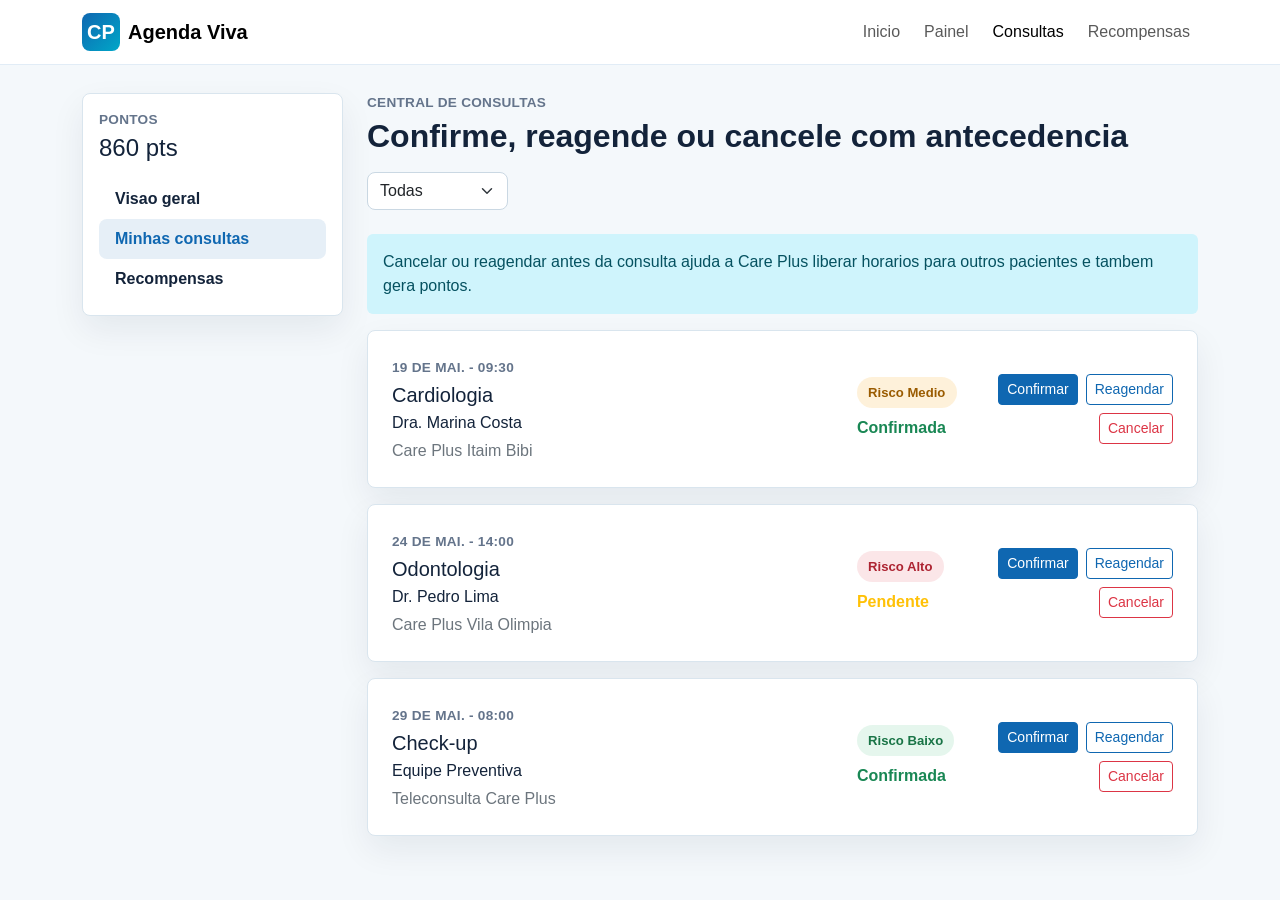
==== consultas.html @ 4b1c9c1d "Subindo o projeto para o Github" ====
<!doctype html>
<html lang="pt-BR">
<head>
  <meta charset="utf-8">
  <meta name="viewport" content="width=device-width, initial-scale=1">
  <title>Consultas - Care Plus Agenda Viva</title>
  <link href="https://cdn.jsdelivr.net/npm/bootstrap@5.3.3/dist/css/bootstrap.min.css" rel="stylesheet">
  <link href="css/styles.css" rel="stylesheet">
</head>
<body>
  <nav class="navbar navbar-expand-lg bg-white sticky-top">
    <div class="container">
      <a class="navbar-brand d-flex align-items-center gap-2 fw-bold" href="index.html"><span class="brand-mark">CP</span> Agenda Viva</a>
      <button class="navbar-toggler" type="button" data-bs-toggle="collapse" data-bs-target="#mainNav" aria-label="Abrir menu"><span class="navbar-toggler-icon"></span></button>
      <div class="collapse navbar-collapse" id="mainNav">
        <ul class="navbar-nav ms-auto gap-lg-2">
          <li class="nav-item"><a class="nav-link" href="index.html">Inicio</a></li>
          <li class="nav-item"><a class="nav-link" href="dashboard.html">Painel</a></li>
          <li class="nav-item"><a class="nav-link active" href="consultas.html">Consultas</a></li>
          <li class="nav-item"><a class="nav-link" href="recompensas.html">Recompensas</a></li>
        </ul>
      </div>
    </div>
  </nav>

  <main class="page-shell">
    <div class="container">
      <div class="row g-4">
        <aside class="col-lg-3">
          <div class="soft-card app-sidebar p-3">
            <p class="small-label mb-1">Pontos</p>
            <h1 class="h4 mb-3"><span data-user-points>860</span> pts</h1>
            <nav class="app-nav nav flex-column">
              <a class="nav-link" href="dashboard.html">Visao geral</a>
              <a class="nav-link active" href="consultas.html">Minhas consultas</a>
              <a class="nav-link" href="recompensas.html">Recompensas</a>
            </nav>
          </div>
        </aside>
        <section class="col-lg-9">
          <div class="d-flex flex-wrap justify-content-between align-items-end gap-3 mb-4">
            <div>
              <p class="small-label mb-1">Central de consultas</p>
              <h2 class="section-title mb-0">Confirme, reagende ou cancele com antecedencia</h2>
            </div>
            <select id="appointmentFilter" class="form-select w-auto" aria-label="Filtrar consultas">
              <option value="todas">Todas</option>
              <option value="confirmada">Confirmadas</option>
              <option value="pendente">Pendentes</option>
              <option value="cancelada">Canceladas</option>
            </select>
          </div>

          <div class="alert alert-info border-0">
            Cancelar ou reagendar antes da consulta ajuda a Care Plus liberar horarios para outros pacientes e tambem gera pontos.
          </div>

          <div id="appointmentsList"></div>
        </section>
      </div>
    </div>
  </main>

  <div class="modal fade" id="rescheduleModal" tabindex="-1" aria-labelledby="rescheduleTitle" aria-hidden="true">
    <div class="modal-dialog modal-dialog-centered">
      <div class="modal-content">
        <form id="rescheduleForm">
          <div class="modal-header">
            <h2 class="modal-title fs-5" id="rescheduleTitle">Reagendar consulta</h2>
            <button type="button" class="btn-close" data-bs-dismiss="modal" aria-label="Fechar"></button>
          </div>
          <div class="modal-body">
            <div class="mb-3">
              <label for="newDate" class="form-label">Nova data</label>
              <input id="newDate" class="form-control" type="date" required>
            </div>
            <div class="mb-3">
              <label for="newTime" class="form-label">Novo horario</label>
              <input id="newTime" class="form-control" type="time" required>
            </div>
            <p class="text-secondary mb-0">Apos reagendar, o risco cai e o paciente ganha pontos por agir com antecedencia.</p>
          </div>
          <div class="modal-footer">
            <button type="button" class="btn btn-outline-secondary" data-bs-dismiss="modal">Voltar</button>
            <button type="submit" class="btn btn-primary">Salvar reagendamento</button>
          </div>
        </form>
      </div>
    </div>
  </div>

  <div id="toastArea" class="toast-container position-fixed bottom-0 end-0 p-3"></div>
  <script src="https://cdn.jsdelivr.net/npm/bootstrap@5.3.3/dist/js/bootstrap.bundle.min.js"></script>
  <script src="js/app.js"></script>
</body>
</html>
---- css/styles.css ----
:root {
  --care-blue: #0f67b1;
  --care-cyan: #00a7c8;
  --care-green: #2fb36d;
  --care-ink: #13233a;
  --care-muted: #64748b;
  --care-bg: #f4f8fb;
  --care-line: #d9e5ee;
}

body {
  background: var(--care-bg);
  color: var(--care-ink);
  font-family: Arial, Helvetica, sans-serif;
}

.navbar {
  border-bottom: 1px solid rgba(15, 103, 177, 0.12);
}

.brand-mark {
  align-items: center;
  background: linear-gradient(135deg, var(--care-blue), var(--care-cyan));
  border-radius: 8px;
  color: #fff;
  display: inline-flex;
  font-weight: 700;
  height: 38px;
  justify-content: center;
  width: 38px;
}

.page-shell {
  padding: 28px 0 48px;
}

.hero-band {
  background:
    linear-gradient(115deg, rgba(15, 103, 177, 0.94), rgba(0, 167, 200, 0.78)),
    url("https://images.unsplash.com/photo-1576091160399-112ba8d25d1d?auto=format&fit=crop&w=1600&q=80");
  background-position: center;
  background-size: cover;
  color: #fff;
  min-height: 520px;
  padding: 78px 0 44px;
}

.hero-panel {
  max-width: 720px;
}

.hero-panel h1 {
  font-size: clamp(2.4rem, 6vw, 4.9rem);
  font-weight: 800;
  letter-spacing: 0;
  line-height: 1;
}

.hero-panel p {
  color: rgba(255, 255, 255, 0.92);
  font-size: 1.15rem;
  max-width: 620px;
}

.section-title {
  font-weight: 800;
  letter-spacing: 0;
}

.soft-card {
  background: #fff;
  border: 1px solid var(--care-line);
  border-radius: 8px;
  box-shadow: 0 14px 34px rgba(19, 35, 58, 0.07);
}

.metric-card {
  min-height: 140px;
}

.metric-value {
  color: var(--care-blue);
  font-size: 2.2rem;
  font-weight: 800;
  line-height: 1;
}

.small-label {
  color: var(--care-muted);
  font-size: 0.85rem;
  font-weight: 700;
  letter-spacing: 0.02em;
  text-transform: uppercase;
}

.app-sidebar {
  position: sticky;
  top: 86px;
}

.app-nav .nav-link {
  border-radius: 8px;
  color: var(--care-ink);
  font-weight: 700;
}

.app-nav .nav-link.active,
.app-nav .nav-link:hover {
  background: rgba(15, 103, 177, 0.1);
  color: var(--care-blue);
}

.risk-low {
  background: rgba(47, 179, 109, 0.12);
  color: #197446;
}

.risk-medium {
  background: rgba(245, 158, 11, 0.15);
  color: #9a5b00;
}

.risk-high {
  background: rgba(220, 53, 69, 0.12);
  color: #ad2432;
}

.badge-soft {
  border-radius: 999px;
  display: inline-flex;
  font-size: 0.82rem;
  font-weight: 700;
  padding: 0.35rem 0.7rem;
}

.appointment-row {
  transition: transform 0.18s ease, box-shadow 0.18s ease;
}

.appointment-row:hover {
  box-shadow: 0 14px 30px rgba(19, 35, 58, 0.1);
  transform: translateY(-2px);
}

.calendar-block {
  background: #fff;
  border: 1px solid var(--care-line);
  border-radius: 8px;
  overflow: hidden;
}

.calendar-head,
.calendar-day {
  display: grid;
  grid-template-columns: repeat(7, minmax(0, 1fr));
}

.calendar-head span {
  background: #eef6fb;
  color: var(--care-muted);
  font-size: 0.78rem;
  font-weight: 700;
  padding: 10px;
  text-align: center;
}

.calendar-day span {
  border-right: 1px solid var(--care-line);
  border-top: 1px solid var(--care-line);
  min-height: 72px;
  padding: 8px;
}

.calendar-day span:nth-child(7n) {
  border-right: 0;
}

.calendar-day .has-event {
  background: rgba(0, 167, 200, 0.12);
  color: var(--care-blue);
  font-weight: 800;
}

.reward-level {
  align-items: center;
  background: linear-gradient(135deg, var(--care-green), var(--care-cyan));
  border-radius: 8px;
  color: #fff;
  display: flex;
  font-size: 2rem;
  font-weight: 800;
  height: 86px;
  justify-content: center;
  width: 86px;
}

.progress {
  background-color: #e6eef4;
  height: 12px;
}

.btn-primary {
  background-color: var(--care-blue);
  border-color: var(--care-blue);
}

.btn-primary:hover {
  background-color: #0b5798;
  border-color: #0b5798;
}

.btn-outline-primary {
  border-color: var(--care-blue);
  color: var(--care-blue);
}

.btn-outline-primary:hover {
  background-color: var(--care-blue);
  border-color: var(--care-blue);
}

.form-control,
.form-select {
  border-color: #cad8e3;
  border-radius: 8px;
}

.toast-container {
  z-index: 1090;
}

@media (max-width: 991px) {
  .hero-band {
    min-height: auto;
    padding-top: 54px;
  }

  .app-sidebar {
    position: static;
  }
}

@media (max-width: 575px) {
  .calendar-day span {
    font-size: 0.82rem;
    min-height: 54px;
    padding: 6px;
  }
}
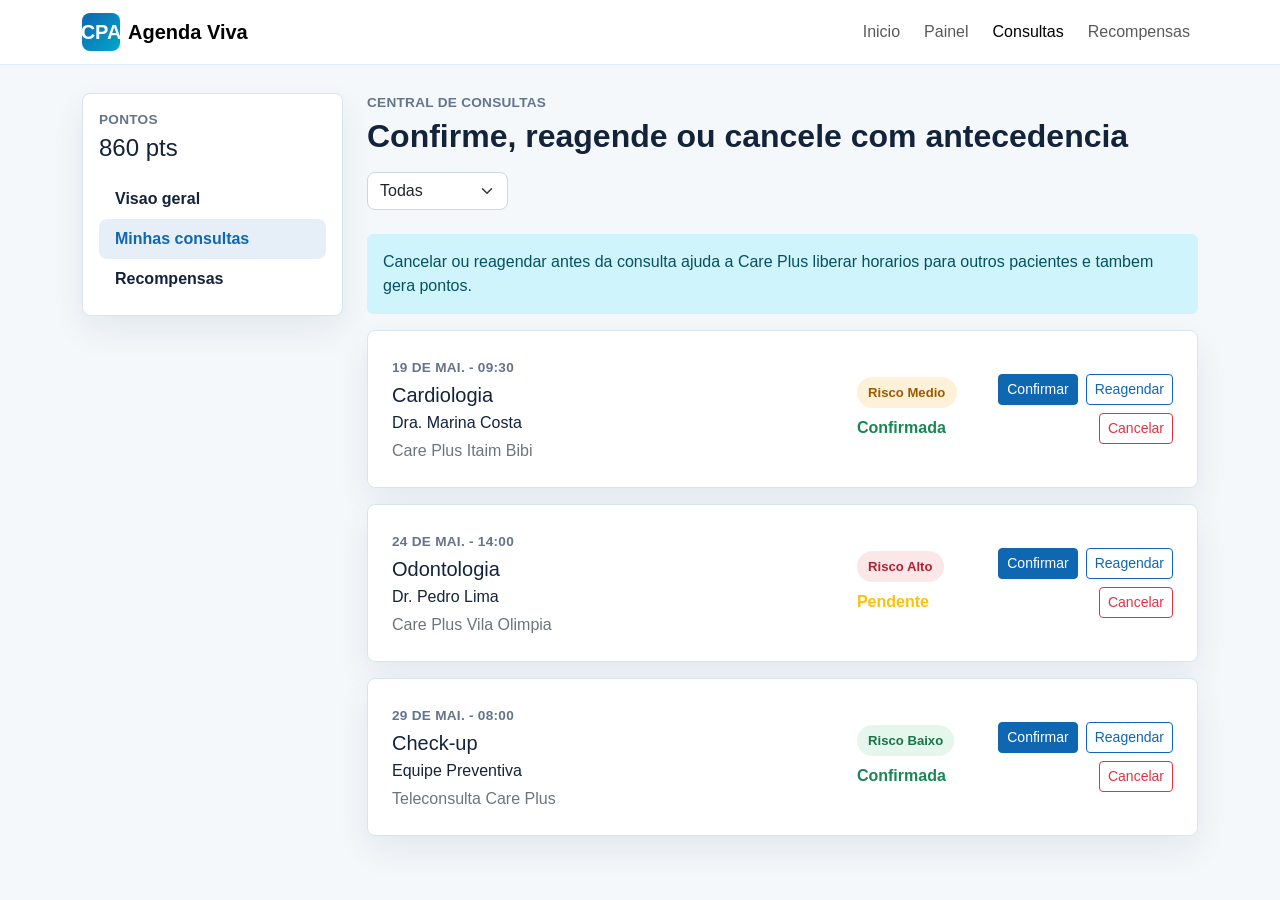
==== commit 02a4a6fb: "Pequenas alterações" ====
--- a/consultas.html
+++ b/consultas.html
@@ -10,7 +10,7 @@
 <body>
   <nav class="navbar navbar-expand-lg bg-white sticky-top">
     <div class="container">
-      <a class="navbar-brand d-flex align-items-center gap-2 fw-bold" href="index.html"><span class="brand-mark">CP</span> Agenda Viva</a>
+      <a class="navbar-brand d-flex align-items-center gap-2 fw-bold" href="index.html"><span class="brand-mark">CPA</span> Agenda Viva</a>
       <button class="navbar-toggler" type="button" data-bs-toggle="collapse" data-bs-target="#mainNav" aria-label="Abrir menu"><span class="navbar-toggler-icon"></span></button>
       <div class="collapse navbar-collapse" id="mainNav">
         <ul class="navbar-nav ms-auto gap-lg-2">
